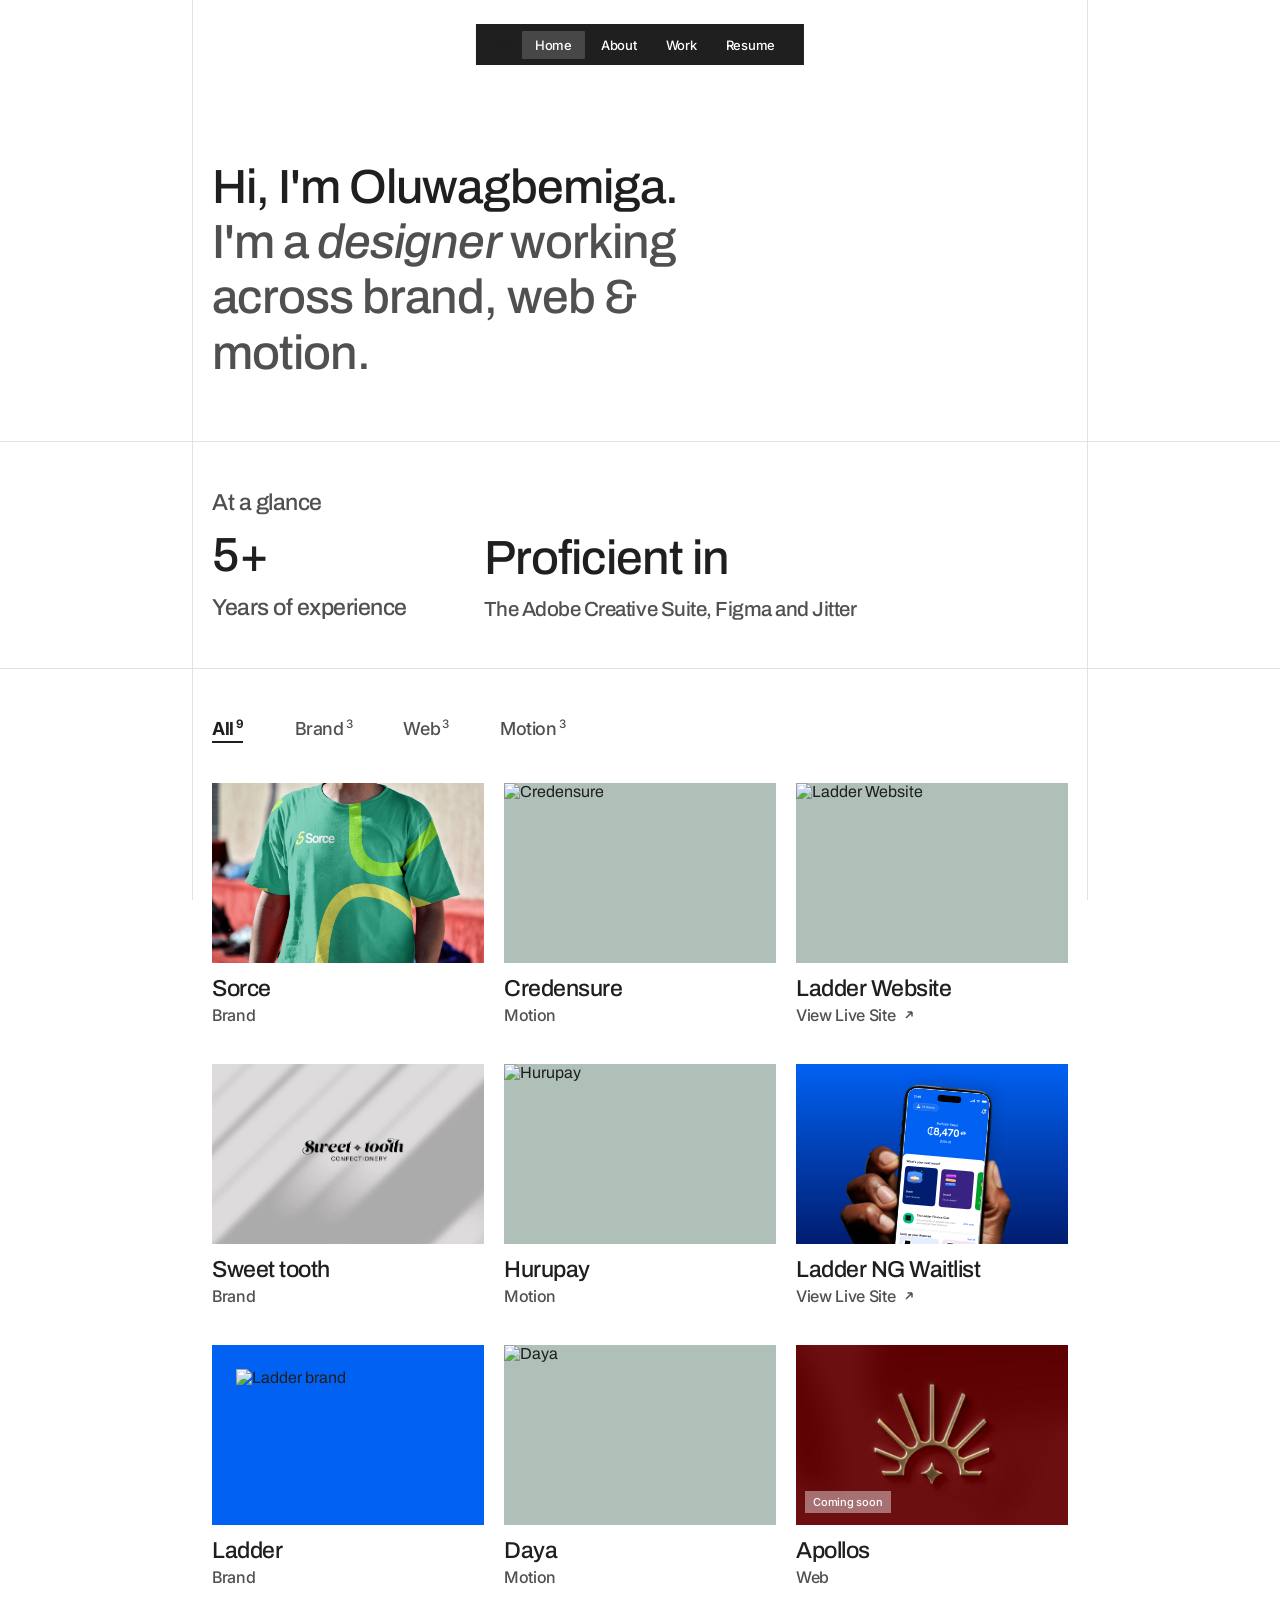
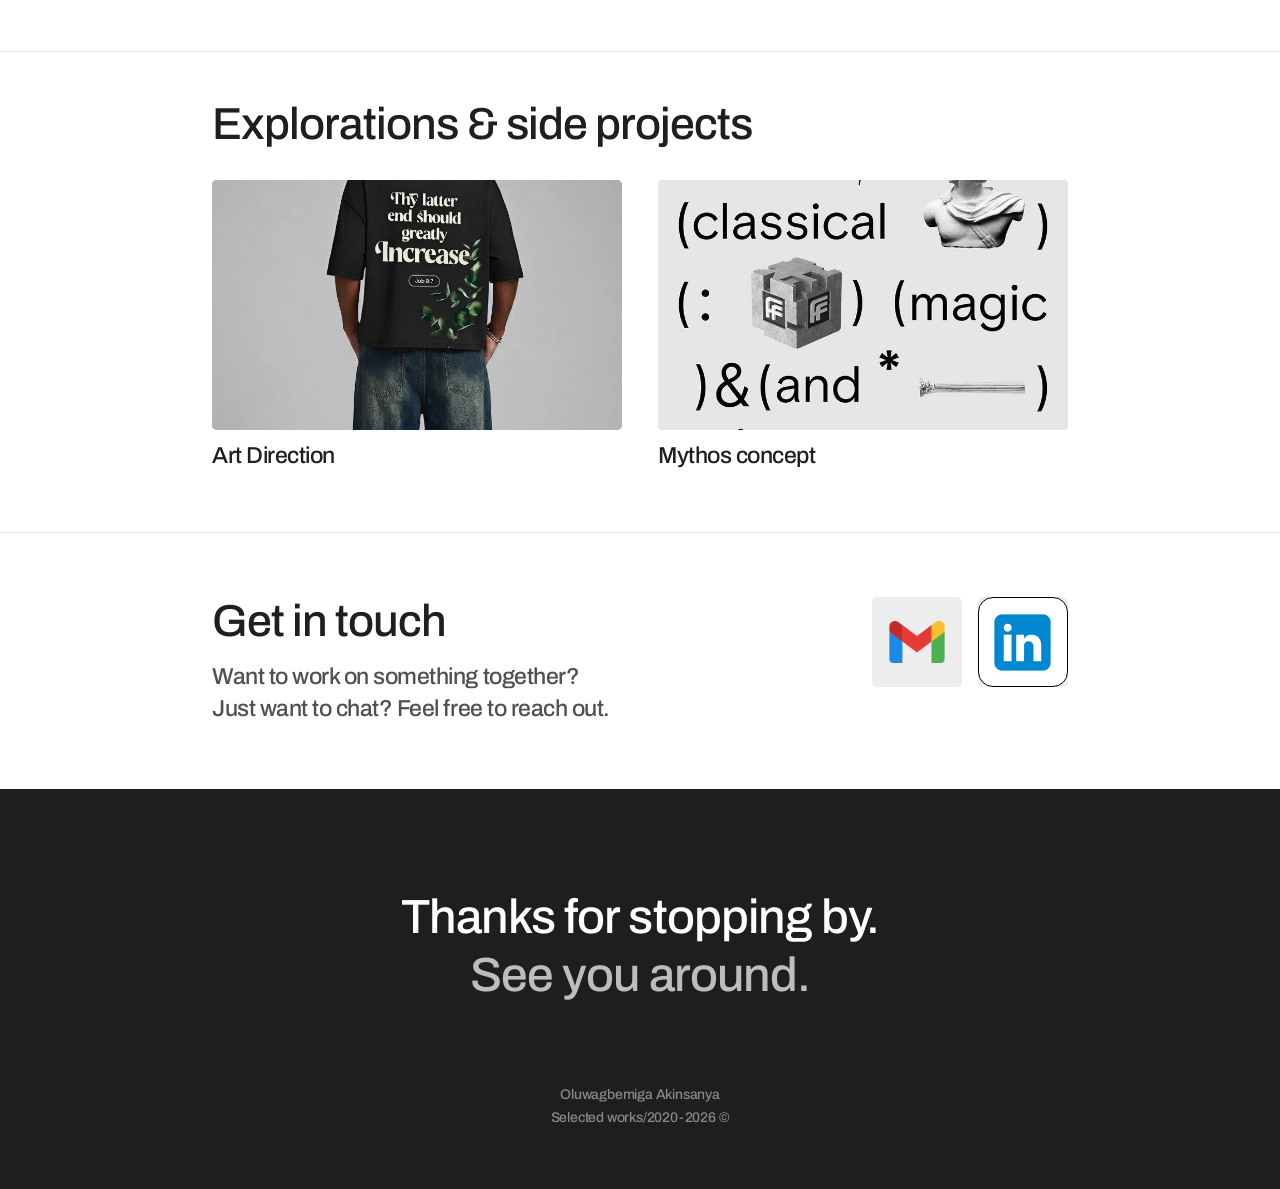
==== index.html @ 6aa6aa87 "Push latest updates: social icons, SVG assets, hero wrap fix, and layout refinements" ====
<!DOCTYPE html>
<html lang="en">
<head>
  <meta charset="UTF-8">
  <meta name="viewport" content="width=device-width, initial-scale=1">
  <title>Oluwagbemiga — Designer</title>
  <link rel="preconnect" href="https://fonts.googleapis.com">
  <link rel="preconnect" href="https://fonts.gstatic.com" crossorigin>
  <link href="https://fonts.googleapis.com/css2?family=Archivo:ital,wdth,wght@0,75..125,100..900;1,75..125,100..900&family=Inter:wght@400;500;700&display=swap" rel="stylesheet">
  <link rel="stylesheet" href="styles.css">
</head>
<body>
<div class="grid-line-v" aria-hidden="true"></div>

<!-- ── Navigation ── -->
<nav class="site-nav" id="site-nav">
  <span class="nav-brand">OA</span>
  <div class="nav-links" id="nav-links">
    <a href="index.html"  class="nav-link active">Home</a>
    <a href="about.html"  class="nav-link">About</a>
    <a href="work.html"   class="nav-link">Work</a>
    <a href="#" class="nav-link">Resume</a>
  </div>
  <button class="nav-hamburger" id="hamburger" aria-label="Open menu" aria-expanded="false">
    <span></span><span></span><span></span>
  </button>
</nav>

<!-- Mobile drawer -->
<div class="nav-drawer" id="nav-drawer" role="dialog" aria-modal="true" aria-label="Navigation">
  <a href="index.html"  class="nav-link active">Home</a>
  <a href="about.html"  class="nav-link">About</a>
  <a href="work.html"   class="nav-link">Work</a>
  <a href="#" class="nav-link">Resume</a>
</div>

<!-- ── Hero ── -->
<section id="home">
  <div class="page-wrap">
    <p class="hero-name">Hi, I'm Oluwagbemiga.</p>
    <p class="hero-desc">I'm a <em>designer</em> working<br class="hero-break">across brand, web &amp; motion.</p>
  </div>
</section>

<div class="divider"></div>

<!-- ── Stats ── -->
<section id="about-strip">
  <div class="page-wrap">
    <div class="stats">
      <div class="stat-block">
        <span class="stat-label">At a glance</span>
        <span class="stat-number">5+</span>
        <span class="stat-sub">Years of experience</span>
      </div>
      <div class="stat-block">
        <span class="stat-proficient-title">Proficient in</span>
        <span class="stat-proficient-tools">The Adobe Creative Suite, Figma and Jitter</span>
      </div>
    </div>
  </div>
</section>

<div class="divider"></div>

<!-- ── Work ── -->
<section id="work">
  <div class="page-wrap">

    <!-- Filter tabs -->
    <div class="filter-tabs" role="tablist" aria-label="Filter projects by category">
      <button class="filter-tab active" data-filter="all"    role="tab" aria-selected="true">
        <span class="filter-tab-label">All<sup>9</sup></span>
      </button>
      <button class="filter-tab" data-filter="brand"  role="tab" aria-selected="false">
        <span class="filter-tab-label">Brand<sup>3</sup></span>
      </button>
      <button class="filter-tab" data-filter="web"    role="tab" aria-selected="false">
        <span class="filter-tab-label">Web<sup>3</sup></span>
      </button>
      <button class="filter-tab" data-filter="motion" role="tab" aria-selected="false">
        <span class="filter-tab-label">Motion<sup>3</sup></span>
      </button>
    </div>

    <!-- Project grid -->
    <div class="project-grid" id="project-grid">

      <!-- Sorce -->
      <article class="project-card" data-category="brand">
        <a href="sorce.html" aria-label="Sorce — View project">
          <div class="project-thumb">
            <img src="images/site/sorce-thumb.png" alt="Sorce brand project" loading="lazy">
          </div>
        </a>
        <div class="project-info">
          <a href="sorce.html" class="project-name">Sorce</a>
          <span class="project-type">Brand</span>
        </div>
      </article>

      <!-- Credensure -->
      <article class="project-card" data-category="motion">
        <a href="credensure.html" aria-label="Credensure — View project">
          <div class="project-thumb">
            <img src="images/credensure/shot-1.png" alt="Credensure" loading="lazy">
          </div>
        </a>
        <div class="project-info">
          <a href="credensure.html" class="project-name">Credensure</a>
          <span class="project-type">Motion</span>
        </div>
      </article>

      <!-- Ladder Website -->
      <article class="project-card" data-category="web">
        <a href="https://www.ladder.africa/ng" target="_blank" rel="noopener" aria-label="Ladder Website — View Live Site">
          <div class="project-thumb">
            <img src="images/site/ladder-website.svg" alt="Ladder Website" loading="lazy">
          </div>
        </a>
        <div class="project-info">
          <span class="project-name">Ladder Website</span>
          <a href="https://www.ladder.africa/ng" target="_blank" rel="noopener" class="project-link-cta">
            View Live Site
            <svg viewBox="0 0 10 10" fill="none" stroke="currentColor" stroke-width="1.5" aria-hidden="true"><path d="M2 8L8 2M8 2H3.5M8 2V6.5"/></svg>
          </a>
        </div>
      </article>

      <!-- Sweet tooth -->
      <article class="project-card" data-category="brand">
        <a href="sweet-tooth.html" aria-label="Sweet tooth — View project">
          <div class="project-thumb">
            <img src="images/site/sweet-tooth-thumb.png" alt="Sweet tooth brand project" loading="lazy">
          </div>
        </a>
        <div class="project-info">
          <a href="sweet-tooth.html" class="project-name">Sweet tooth</a>
          <span class="project-type">Brand</span>
        </div>
      </article>

      <!-- Hurupay -->
      <article class="project-card" data-category="motion">
        <a href="hurupay.html" aria-label="Hurupay — View project">
          <div class="project-thumb">
            <img src="images/hurupay/shot-1.png" alt="Hurupay" loading="lazy">
          </div>
        </a>
        <div class="project-info">
          <a href="hurupay.html" class="project-name">Hurupay</a>
          <span class="project-type">Motion</span>
        </div>
      </article>

      <!-- Ladder NG Waitlist -->
      <article class="project-card" data-category="web">
        <div class="project-thumb thumb-ladder-ng">
          <img src="images/site/ladder-ng.svg" alt="Ladder NG Waitlist" loading="lazy" style="object-position:20% center">
        </div>
        <div class="project-info">
          <span class="project-name">Ladder NG Waitlist</span>
          <a href="https://ladder.africa/ng" target="_blank" rel="noopener" class="project-link-cta">
            View Live Site
            <svg viewBox="0 0 10 10" fill="none" stroke="currentColor" stroke-width="1.5" aria-hidden="true"><path d="M2 8L8 2M8 2H3.5M8 2V6.5"/></svg>
          </a>
        </div>
      </article>

      <!-- Ladder Brand -->
      <article class="project-card" data-category="brand">
        <a href="ladder.html" aria-label="Ladder — View project">
          <div class="project-thumb thumb-ladder-brand">
            <img src="images/ladder/logo.png" alt="Ladder brand" loading="lazy" style="object-fit:contain;padding:24px">
          </div>
        </a>
        <div class="project-info">
          <a href="ladder.html" class="project-name">Ladder</a>
          <span class="project-type">Brand</span>
        </div>
      </article>

      <!-- Daya -->
      <article class="project-card" data-category="motion">
        <a href="daya.html" aria-label="Daya — View project">
          <div class="project-thumb">
            <img src="images/daya/shot-1.png" alt="Daya" loading="lazy">
          </div>
        </a>
        <div class="project-info">
          <a href="daya.html" class="project-name">Daya</a>
          <span class="project-type">Motion</span>
        </div>
      </article>

      <!-- Apollos -->
      <article class="project-card" data-category="web">
        <div class="project-thumb" style="position:relative;">
          <img src="images/site/apollos-thumb.png" alt="Apollos website" loading="lazy">
          <span class="coming-soon-badge">Coming soon</span>
        </div>
        <div class="project-info">
          <span class="project-name">Apollos</span>
          <span class="project-type">Web</span>
        </div>
      </article>

    </div><!-- /project-grid -->
  </div>
</section>

<div class="divider"></div>

<!-- ── Explorations ── -->
<section id="explorations">
  <div class="page-wrap">
    <h2 class="section-heading">Explorations &amp; side projects</h2>
    <div class="exploration-grid">
      <article class="exploration-card">
        <div class="exploration-thumb">
          <img src="images/site/art-direction-thumb.png" alt="Art Direction exploration" loading="lazy">
        </div>
        <span class="exploration-name">Art Direction</span>
      </article>
      <article class="exploration-card">
        <div class="exploration-thumb">
          <img src="images/site/mythos-thumb.png" alt="Mythos concept" loading="lazy">
        </div>
        <span class="exploration-name">Mythos concept</span>
      </article>
    </div>
  </div>
</section>

<div class="divider"></div>

<!-- ── Contact ── -->
<section id="contact">
  <div class="page-wrap">
    <div class="contact-inner">
      <div class="contact-text">
        <h2 class="contact-title">Get in touch</h2>
        <p class="contact-sub">
          Want to work on something together?<br>
          Just want to chat? Feel free to reach out.
        </p>
      </div>
      <div class="contact-avatars">
        <div class="contact-avatar">
          <a href="mailto:kingoluwagbemiga@gmail.com" target="_blank" rel="noopener" class="social-icon" aria-label="Gmail">
            <img src="images/site/gmail.svg" alt="Gmail">
          </a>
        </div>
        <div class="contact-avatar rounded">
          <a href="https://www.linkedin.com/in/oluwagbemiga-akinsanya-471084200" target="_blank" rel="noopener" class="social-icon" aria-label="LinkedIn">
            <img src="images/site/linkedin.svg" alt="LinkedIn">
          </a>
        </div>
      </div>
    </div>
  </div>
</section>

<!-- ── Footer ── -->
<footer class="site-footer">
  <div class="footer-heading">
    <span class="line1">Thanks for stopping by.</span>
    <span class="line2">See you around.</span>
  </div>
  <p class="footer-copy">
    Oluwagbemiga Akinsanya<br>
    Selected works/2020-2026 ©
  </p>
</footer>

<script src="main.js"></script>
</body>
</html>
---- styles.css ----
/* ═══════════════════════════════════════════════
   GBEMIGA PORTFOLIO — SHARED STYLES
   ═══════════════════════════════════════════════ */

/* ── Reset ── */
*, *::before, *::after { box-sizing: border-box; margin: 0; padding: 0; }
html { scroll-behavior: smooth; }

/* ── Tokens ── */
:root {
  --black:   #1f1f1f;
  --gray:    #505050;
  --light:   #ededed;
  --sage:    #aec0b7;
  --white:   #ffffff;
  --dark:    #1e1e1e;
  --divider: #e2e2e2;
  --blue:    #0161f3;

  --font-main: 'Archivo', sans-serif;
  --font-ui:   'Inter', sans-serif;

  /* content column: mirrors Figma 272px gutter on 1440px canvas */
  --col-pad: max(24px, calc((100% - 896px) / 2));
  --max-content: 896px;
}

/* ── Base ── */
body {
  font-family: var(--font-main);
  background: var(--white);
  color: var(--black);
  -webkit-font-smoothing: antialiased;
}

a { color: inherit; text-decoration: none; }
img { display: block; max-width: 100%; }
button { cursor: pointer; border: none; background: none; font: inherit; }

/* ── Grid line ── */
.grid-line-v {
  position: fixed;
  top: 0;
  left: 50%;
  transform: translateX(-50%);
  width: 100%;
  max-width: 896px;
  height: 100vh;
  border-left: 1px solid var(--divider);
  border-right: 1px solid var(--divider);
  background: transparent;
  pointer-events: none;
  z-index: 1;
}

/* ═══════════════════════════════════════════════
   NAVIGATION
   ═══════════════════════════════════════════════ */
.site-nav {
  position: fixed;
  top: 24px;
  left: 50%;
  transform: translateX(-50%);
  z-index: 100;
  background: var(--black);
  display: flex;
  align-items: center;
  gap: 6px;
  padding: 12px 16px;
  white-space: nowrap;
  transition: top .3s;
}

.nav-link {
  font-family: var(--font-ui);
  font-weight: 500;
  font-size: 13px;
  color: var(--white);
  letter-spacing: -.26px;
  padding: 6px 13px;
  border-radius: 1px;
  transition: background .15s;
}
.nav-link:hover        { background: #2e2e2e; }
.nav-link.active       { background: #474747; }

/* hamburger (hidden on desktop) */
.nav-hamburger {
  display: none;
  flex-direction: column;
  gap: 5px;
  padding: 6px;
  cursor: pointer;
}
.nav-hamburger span {
  display: block;
  width: 22px;
  height: 2px;
  background: var(--white);
  border-radius: 2px;
  transition: transform .25s, opacity .25s;
}

/* mobile nav drawer */
.nav-drawer {
  display: none;
  position: fixed;
  inset: 0;
  background: var(--black);
  z-index: 99;
  flex-direction: column;
  align-items: center;
  justify-content: center;
  gap: 32px;
}
.nav-drawer.open { display: flex; }
.nav-drawer .nav-link {
  font-size: 28px;
  font-family: var(--font-main);
  font-weight: 500;
  letter-spacing: -.5px;
}

/* ═══════════════════════════════════════════════
   PAGE LAYOUT HELPERS
   ═══════════════════════════════════════════════ */
.page-wrap {
  padding: 0 calc(var(--col-pad) + 20px);
  max-width: calc(var(--max-content) + 2 * var(--col-pad));
  margin: 0 auto;
}

.divider {
  width: 100%;
  height: 1px;
  background: var(--divider);
  margin: 0;
}

/* ═══════════════════════════════════════════════
   HERO
   ═══════════════════════════════════════════════ */
#home {
  padding-top: 160px;
  padding-bottom: 60px;
}
.hero-name {
  font-weight: 500;
  font-size: clamp(32px, 4vw, 48px);
  color: var(--black);
  letter-spacing: -.96px;
  line-height: 1.15;
  font-variation-settings: 'wdth' 100;
}
.hero-desc {
  font-weight: 500;
  font-size: clamp(32px, 4vw, 48px);
  color: var(--gray);
  letter-spacing: -.96px;
  line-height: 1.15;
  font-variation-settings: 'wdth' 100;
  max-width: 560px;
}
.hero-desc em { font-style: italic; }
.hero-break { display: none; }
@media (min-width: 769px) {
  .hero-break { display: block; }
}

/* ═══════════════════════════════════════════════
   STATS BAR
   ═══════════════════════════════════════════════ */
#about-strip {
  padding: 48px 0;
}
.stats {
  display: flex;
  align-items: flex-end;
  gap: clamp(32px, 6vw, 88px);
  flex-wrap: wrap;
}
.stat-block {
  display: flex;
  flex-direction: column;
  gap: 14px;
}
.stat-label, .stat-sub {
  font-weight: 500;
  font-size: clamp(16px, 1.8vw, 24px);
  color: var(--gray);
  letter-spacing: -.48px;
  font-variation-settings: 'wdth' 100;
}
.stat-number, .stat-proficient-title {
  font-weight: 500;
  font-size: clamp(32px, 4vw, 48px);
  color: var(--black);
  letter-spacing: -.96px;
  font-variation-settings: 'wdth' 100;
}
.stat-proficient-tools {
  font-weight: 500;
  font-size: clamp(14px, 1.6vw, 24px);
  color: var(--gray);
  letter-spacing: -.48px;
  font-variation-settings: 'wdth' 100;
}

/* ═══════════════════════════════════════════════
   WORK SECTION
   ═══════════════════════════════════════════════ */
#work { padding: 48px 0 64px; }

.section-heading {
  font-weight: 500;
  font-size: clamp(28px, 3.5vw, 48px);
  color: var(--black);
  letter-spacing: -.96px;
  margin-bottom: 32px;
  font-variation-settings: 'wdth' 100;
}

/* Filter tabs */
.filter-tabs {
  display: flex;
  align-items: center;
  gap: clamp(24px, 4vw, 60px);
  margin-bottom: 40px;
  flex-wrap: wrap;
}
.filter-tab {
  position: relative;
  cursor: pointer;
  padding-bottom: 4px;
}
.filter-tab-label {
  font-family: var(--font-ui);
  font-size: clamp(16px, 1.4vw, 20px);
  font-weight: 500;
  color: var(--gray);
  letter-spacing: -.4px;
  transition: color .15s;
}
.filter-tab-label sup {
  font-size: .65em;
  vertical-align: super;
  margin-left: 2px;
}
.filter-tab.active .filter-tab-label { font-weight: 700; color: var(--black); }
.filter-tab::after {
  content: '';
  position: absolute;
  bottom: 0; left: 0;
  width: 0; height: 2px;
  background: var(--black);
  transition: width .2s;
}
.filter-tab.active::after { width: 100%; }

/* Project grid */
.project-grid {
  display: grid;
  grid-template-columns: repeat(3, 1fr);
  gap: 39px 20px;
}
.project-card {
  display: flex;
  flex-direction: column;
  gap: 13px;
  cursor: pointer;
}
.project-card[data-hidden="true"] { display: none; }

.project-thumb {
  background: var(--sage);
  aspect-ratio: 272 / 180;
  overflow: hidden;
  position: relative;
}
.project-thumb img {
  position: absolute;
  inset: 0;
  width: 100%;
  height: 100%;
  object-fit: cover;
  pointer-events: none;
  transition: transform .3s ease;
}
.project-card:hover .project-thumb img { transform: scale(1.04); }

.project-info { display: flex; flex-direction: column; gap: 4px; }
.project-name {
  font-weight: 500;
  font-size: clamp(18px, 1.8vw, 24px);
  color: var(--black);
  letter-spacing: -.48px;
  font-variation-settings: 'wdth' 100;
}
.project-type {
  font-family: var(--font-ui);
  font-weight: 500;
  font-size: 16px;
  color: var(--gray);
  letter-spacing: -.32px;
}
.project-link-cta {
  font-family: var(--font-ui);
  font-weight: 500;
  font-size: 16px;
  color: var(--gray);
  letter-spacing: -.32px;
  display: flex;
  align-items: center;
  gap: 8px;
  transition: color .15s;
}
.project-card:hover .project-link-cta { color: var(--black); }
.project-link-cta svg {
  width: 10px;
  height: 10px;
  flex-shrink: 0;
  transition: transform .2s;
}
.project-card:hover .project-link-cta svg { transform: translate(2px, -2px); }

/* thumb variants */
.thumb-ladder-ng { background: linear-gradient(180deg, #0161f3, #011d70); }
.thumb-ladder-brand { background: #0161f3; }

.coming-soon-badge {
  position: absolute;
  bottom: 12px; left: 9px;
  background: rgba(255,255,255,.41);
  backdrop-filter: blur(4px);
  padding: 4px 8px;
  font-family: var(--font-ui);
  font-weight: 500;
  font-size: 11px;
  color: var(--white);
  letter-spacing: -.22px;
}

/* ═══════════════════════════════════════════════
   EXPLORATIONS
   ═══════════════════════════════════════════════ */
#explorations { padding: 48px 0 64px; }
.exploration-grid {
  display: grid;
  grid-template-columns: repeat(2, 1fr);
  gap: 36px;
  margin-top: 32px;
}
.exploration-card { display: flex; flex-direction: column; gap: 13px; cursor: pointer; }
.exploration-thumb {
  background: var(--sage);
  aspect-ratio: 410 / 250;
  overflow: hidden;
  position: relative;
  border-radius: 5px;
}
.exploration-thumb img {
  position: absolute;
  inset: 0;
  width: 100%;
  height: 100%;
  object-fit: cover;
  transition: transform .3s ease;
}
.exploration-card:hover .exploration-thumb img { transform: scale(1.04); }
.exploration-name {
  font-weight: 500;
  font-size: clamp(18px, 1.8vw, 24px);
  color: var(--black);
  letter-spacing: -.48px;
  font-variation-settings: 'wdth' 100;
}

/* ═══════════════════════════════════════════════
   CONTACT
   ═══════════════════════════════════════════════ */
#contact { padding: 64px 0; }
.contact-inner {
  display: flex;
  align-items: flex-start;
  justify-content: space-between;
  gap: 40px;
  flex-wrap: wrap;
}
.contact-text { flex: 1 1 320px; display: flex; flex-direction: column; gap: 16px; }
.contact-title {
  font-weight: 500;
  font-size: clamp(28px, 3.5vw, 48px);
  color: var(--black);
  letter-spacing: -.96px;
  font-variation-settings: 'wdth' 100;
}
.contact-sub {
  font-weight: 500;
  font-size: clamp(16px, 1.8vw, 24px);
  color: var(--gray);
  letter-spacing: -.48px;
  line-height: 1.4;
  font-variation-settings: 'wdth' 100;
}
.contact-links { display: flex; gap: 16px; margin-top: 16px; align-items: center; }
.social-icon {
  display: block;
  position: relative;
  width: 100%;
  height: 100%;
  transition: transform .2s ease-out;
  backface-visibility: hidden;
  -webkit-font-smoothing: antialiased;
}
.social-icon:hover { transform: scale(1.05) translateZ(0); }
.social-icon img {
  width: 100%;
  height: 100%;
  display: block;
  object-fit: contain;
}

.contact-avatars { display: flex; gap: 16px; align-items: center; flex-shrink: 0; }
.contact-avatar {
  width: 90px; height: 90px;
  border-radius: 5px;
  overflow: hidden;
  background: var(--light);
  position: relative;
}
.contact-avatar img {
  position: absolute;
  inset: 0;
  width: 100%;
  height: 100%;
  object-fit: cover;
}
.contact-avatar.rounded img { border-radius: 9px; }

/* ═══════════════════════════════════════════════
   FOOTER
   ═══════════════════════════════════════════════ */
.site-footer {
  background: var(--dark);
  padding: 100px calc(var(--col-pad) + 20px) 60px;
  text-align: center;
  position: relative;
  z-index: 2;
}
.footer-heading {
  font-weight: 500;
  font-size: clamp(28px, 4vw, 48px);
  letter-spacing: -.96px;
  font-variation-settings: 'wdth' 100;
  line-height: 1.2;
  margin-bottom: 80px;
}
.footer-heading .line1 { color: var(--white); display: block; }
.footer-heading .line2 { color: #bdbdbd;     display: block; }
.footer-copy {
  font-weight: 500;
  font-size: 14px;
  color: #888;
  letter-spacing: -.2px;
  line-height: 1.6;
  font-variation-settings: 'wdth' 100;
}

/* ═══════════════════════════════════════════════
   ABOUT PAGE
   ═══════════════════════════════════════════════ */
.about-section-1, .about-section-2, .about-section-3, .about-section-4, .about-section-5 {
  padding: 64px 0;
}

.about-emoji-heading {
  font-weight: 500;
  font-size: 20px;
  color: var(--black);
  letter-spacing: -.4px;
  margin-bottom: 12px;
  font-variation-settings: 'wdth' 100;
}

.about-large-text {
  font-weight: 500;
  font-size: clamp(22px, 2.5vw, 30px);
  color: var(--gray);
  letter-spacing: -.6px;
  line-height: 1.3;
  font-variation-settings: 'wdth' 100;
}

.about-centered {
  text-align: center;
  max-width: 430px;
  margin: 0 auto;
}

/* Section 1: Intro with portrait */
.about-intro {
  display: grid;
  grid-template-columns: 1fr 1fr;
  gap: 64px;
  align-items: start;
}
.about-text-col {
  max-width: 430px;
}
.about-photo-col {
  display: flex;
  justify-content: flex-end;
  padding-top: 40px;
}
.about-portrait {
  width: 228px;
  height: auto;
  transform: rotate(8.8deg);
  box-shadow: -10px 14px 44px rgba(0,0,0,0.1);
}

/* Section 2: Scattered images */
.about-grid-2col {
  display: grid;
  grid-template-columns: 1fr 1fr;
  gap: 64px;
  align-items: center;
}
.about-images-scattered {
  position: relative;
  height: 260px;
}
.scattered-img {
  position: absolute;
  width: 100px;
  height: 100px;
  object-fit: cover;
}
.scattered-img-1 { top: 30px; left: 0; transform: rotate(-10.75deg); }
.scattered-img-2 { top: 0; left: 132px; }
.scattered-img-3 { top: 116px; left: 164px; transform: rotate(-10.75deg); }
.scattered-img-4 { top: 144px; left: 41px; transform: rotate(7.67deg); }
.scattered-img-5 { top: 39px; left: 272px; transform: rotate(-0.14deg); }

.about-text-col-right {
  max-width: 383px;
  margin-left: auto;
}

/* Section 3: Photos group */
.about-photos-group {
  display: grid;
  grid-template-columns: repeat(2, 150px);
  gap: 16px;
  justify-content: flex-end;
}
.about-photo-1, .about-photo-2, .about-photo-3, .about-photo-4 {
  width: 150px;
  height: 150px;
  object-fit: cover;
  box-shadow: 0 4px 4px rgba(0,0,0,0.25);
}
.about-photo-1 { transform: rotate(-7.72deg); }
.about-photo-4 { transform: rotate(-12.44deg); }

/* Section 4: Tools grid */
.about-tools-grid {
  display: grid;
  grid-template-columns: repeat(3, 104px);
  gap: 20px;
}
.about-tool-icon {
  width: 104px;
  height: 104px;
  background: var(--white);
  border-radius: 5px;
  display: flex;
  align-items: center;
  justify-content: center;
  box-shadow: -4px 4px 4px rgba(0,0,0,0.1);
}
.about-tool-icon img {
  max-width: 80%;
  max-height: 80%;
  object-fit: contain;
}

/* Skills / tools */
.tools-grid {
  display: grid;
  grid-template-columns: repeat(auto-fill, minmax(140px, 1fr));
  gap: 16px;
  margin-top: 32px;
}
.tool-chip {
  border: 1px solid var(--divider);
  border-radius: 4px;
  padding: 14px 16px;
  font-family: var(--font-ui);
  font-weight: 500;
  font-size: 14px;
  color: var(--black);
  letter-spacing: -.2px;
  text-align: center;
  transition: border-color .15s, background .15s;
}
.tool-chip:hover { border-color: var(--black); background: #fafafa; }

/* Services list */
.services-list { margin-top: 32px; display: flex; flex-direction: column; gap: 0; }
.service-item {
  display: flex;
  align-items: center;
  gap: 16px;
  padding: 20px 0;
  border-bottom: 1px solid var(--divider);
  font-weight: 500;
  font-size: clamp(18px, 1.8vw, 24px);
  color: var(--black);
  letter-spacing: -.48px;
  font-variation-settings: 'wdth' 100;
}
.service-num {
  font-family: var(--font-ui);
  font-size: 13px;
  color: var(--gray);
  min-width: 32px;
}

/* ═══════════════════════════════════════════════
   WORK PAGE
   ═══════════════════════════════════════════════ */
.work-hero { padding: 160px 0 48px; }
.work-hero h1 {
  font-weight: 500;
  font-size: clamp(36px, 5vw, 64px);
  letter-spacing: -1.2px;
  line-height: 1.1;
  font-variation-settings: 'wdth' 100;
}

/* ═══════════════════════════════════════════════
   RESUME PAGE (Project Showcase)
   ═══════════════════════════════════════════════ */
.project-header {
  padding: 160px 0 48px;
}
.project-breadcrumb {
  font-family: var(--font-ui);
  font-weight: 500;
  font-size: 20px;
  color: var(--black);
  letter-spacing: -.4px;
}
.breadcrumb-gray {
  color: var(--gray);
}

.project-showcase {
  padding: 48px 0;
}
.project-showcase-inner {
  max-width: 896px;
  margin: 0 auto;
  padding: 0;
  display: flex;
  flex-direction: column;
  gap: 31px;
}
.project-showcase-inner img {
  width: 100%;
  height: auto;
  display: block;
}

.project-overview {
  padding: 48px 0 0;
}
.project-overview .page-wrap {
  display: flex;
  flex-direction: column;
  gap: 16px;
}
.overview-title {
  font-weight: 700;
  font-size: clamp(20px, 2vw, 24px);
  color: var(--gray);
  letter-spacing: -.4px;
}
.overview-text {
  font-weight: 500;
  font-size: clamp(14px, 1.5vw, 16px);
  color: var(--black);
  letter-spacing: -.32px;
  line-height: 1.5;
  max-width: 896px;
}

.motion-grid {
  display: grid;
  grid-template-columns: repeat(2, 1fr);
  gap: 20px;
  max-width: calc(896px + 2 * var(--col-pad));
  margin: 0 auto;
  padding: 0 calc(var(--col-pad) + 20px);
}
.motion-grid img {
  width: 100%;
  height: auto;
  display: block;
}

/* ═══════════════════════════════════════════════
   RESPONSIVE — TABLET (≤ 1024px)
   ═══════════════════════════════════════════════ */
@media (max-width: 1024px) {
  :root { --col-pad: max(20px, 4vw); }

  .project-grid { grid-template-columns: repeat(2, 1fr); gap: 28px 16px; }
  .exploration-grid { gap: 24px; }
  .project-showcase-inner { gap: 31px; }
  .about-bio { gap: 40px; }
  .resume-layout { grid-template-columns: 1fr; gap: 48px; }
  .timeline-item { grid-template-columns: 90px 1fr; gap: 16px; }
}

/* ═══════════════════════════════════════════════
   RESPONSIVE — MOBILE (≤ 768px)
   ═══════════════════════════════════════════════ */
@media (max-width: 768px) {
  :root { --col-pad: 20px; }

  /* nav: hide link row, show hamburger */
  .site-nav { top: 16px; padding: 12px 16px; gap: 0; justify-content: space-between; width: calc(100% - 32px); }
  .nav-links  { display: none; }
  .nav-brand  { font-family: var(--font-ui); font-weight: 700; font-size: 14px; color: var(--white); letter-spacing: -.2px; }
  .nav-hamburger { display: flex; }

  /* hero */
  #home { padding-top: 120px; }

  /* stats: column on tiny screens */
  .stats { flex-direction: column; align-items: flex-start; gap: 32px; }

  /* grids: 1-col */
  .project-grid { grid-template-columns: 1fr; }
  .exploration-grid { grid-template-columns: 1fr; }
  .motion-grid { grid-template-columns: 1fr; }

  /* about sections: 1-col */
  .about-intro, .about-grid-2col { grid-template-columns: 1fr; gap: 32px; }
  .about-photo-col { justify-content: center; padding-top: 0; }
  .about-portrait { width: 180px; }
  .about-images-scattered { height: 200px; }
  .scattered-img { width: 80px; height: 80px; }
  .scattered-img-1 { top: 20px; left: 0; }
  .scattered-img-2 { top: 0; left: 100px; }
  .scattered-img-3 { top: 90px; left: 120px; }
  .scattered-img-4 { top: 110px; left: 30px; }
  .scattered-img-5 { top: 30px; left: 200px; }
  .about-text-col-right { margin-left: 0; max-width: 100%; }
  .about-photos-group { grid-template-columns: repeat(2, 120px); gap: 12px; justify-content: center; }
  .about-photo-1, .about-photo-2, .about-photo-3, .about-photo-4 { width: 120px; height: 120px; }
  .about-tools-grid { grid-template-columns: repeat(3, 80px); gap: 16px; justify-content: center; }
  .about-tool-icon { width: 80px; height: 80px; }

  /* contact */
  #contact { padding: 48px 0; }
  .contact-inner { flex-direction: column; align-items: flex-start; gap: 32px; }
  .contact-avatars { gap: 12px; }
  .contact-avatar { width: 64px; height: 64px; }

  /* resume timeline */
  .timeline-item { grid-template-columns: 1fr; gap: 8px; }
  .timeline-year { padding-top: 0; }
}

/* ═══════════════════════════════════════════════
   UTILITIES
   ═══════════════════════════════════════════════ */
.sr-only {
  position: absolute; width: 1px; height: 1px;
  padding: 0; margin: -1px; overflow: hidden;
  clip: rect(0,0,0,0); white-space: nowrap; border: 0;
}
.mt-8  { margin-top: 8px; }
.mt-16 { margin-top: 16px; }
.mt-32 { margin-top: 32px; }
.mt-48 { margin-top: 48px; }
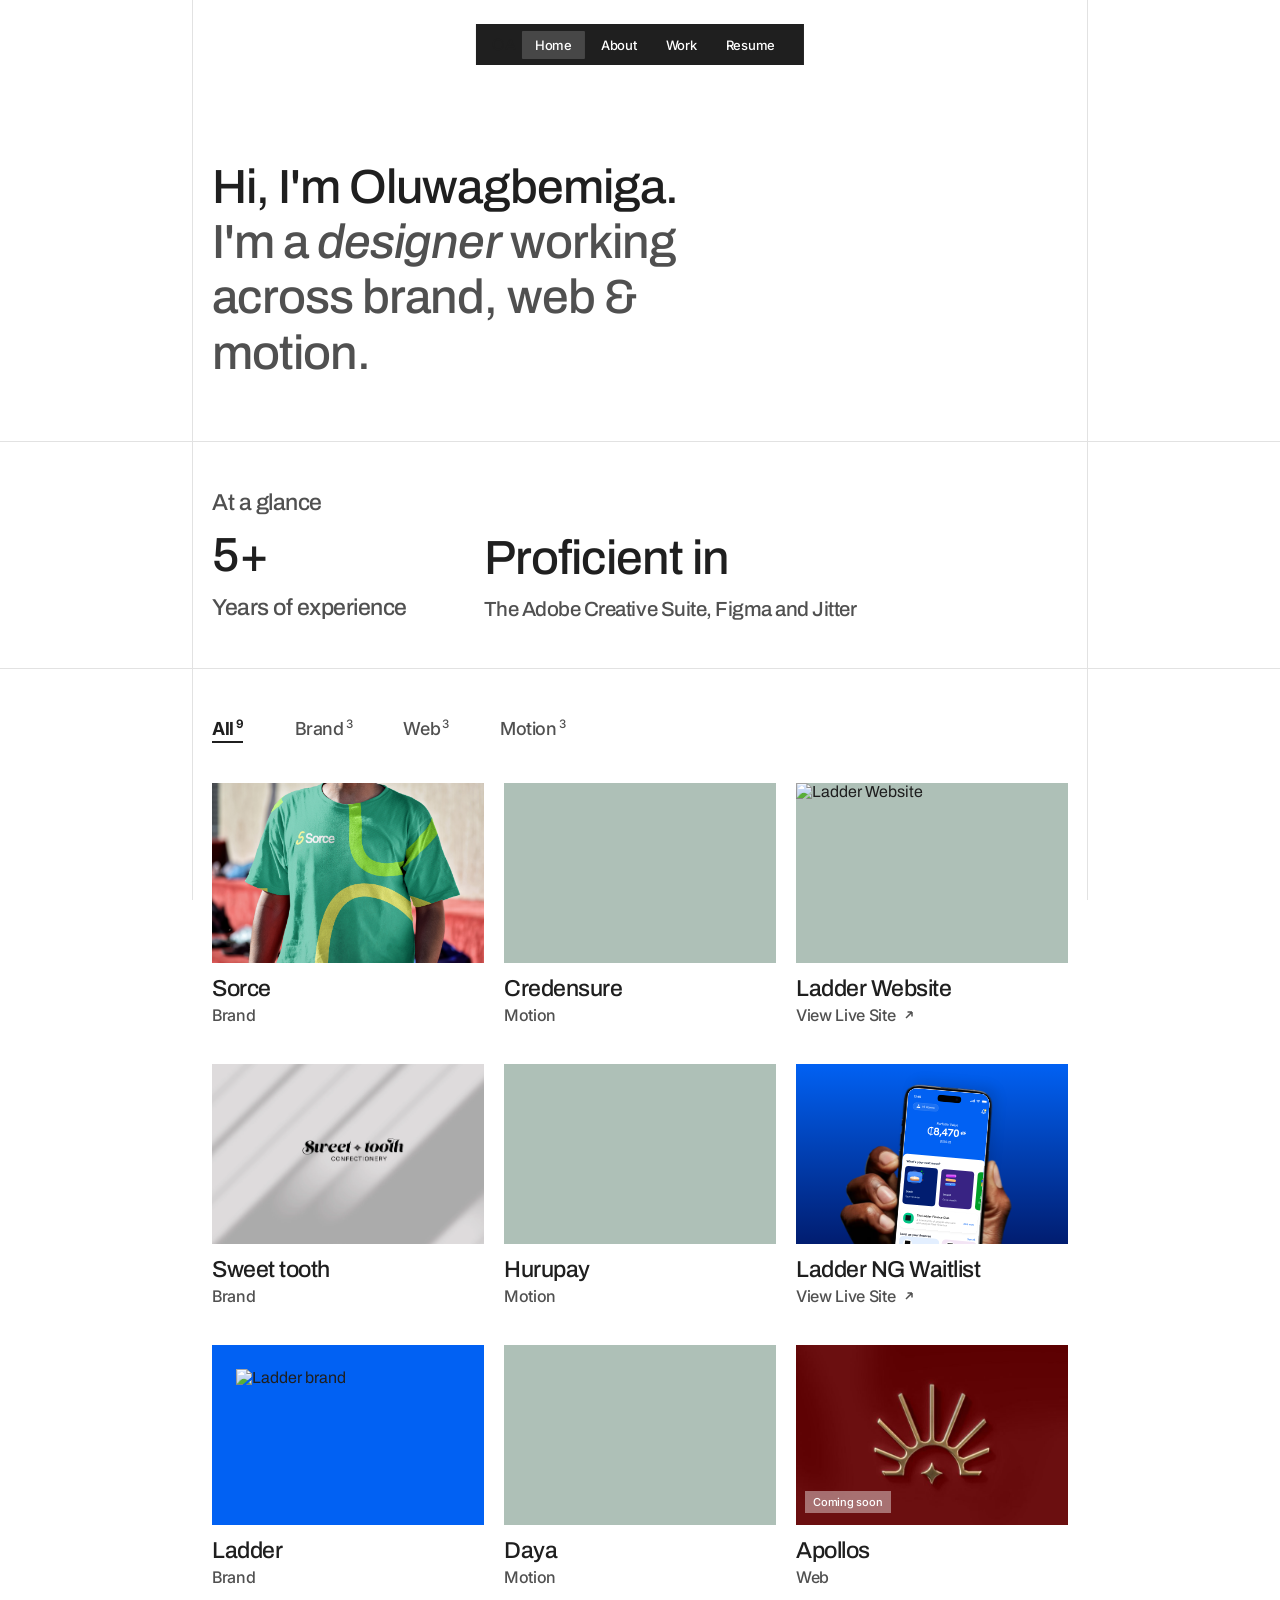
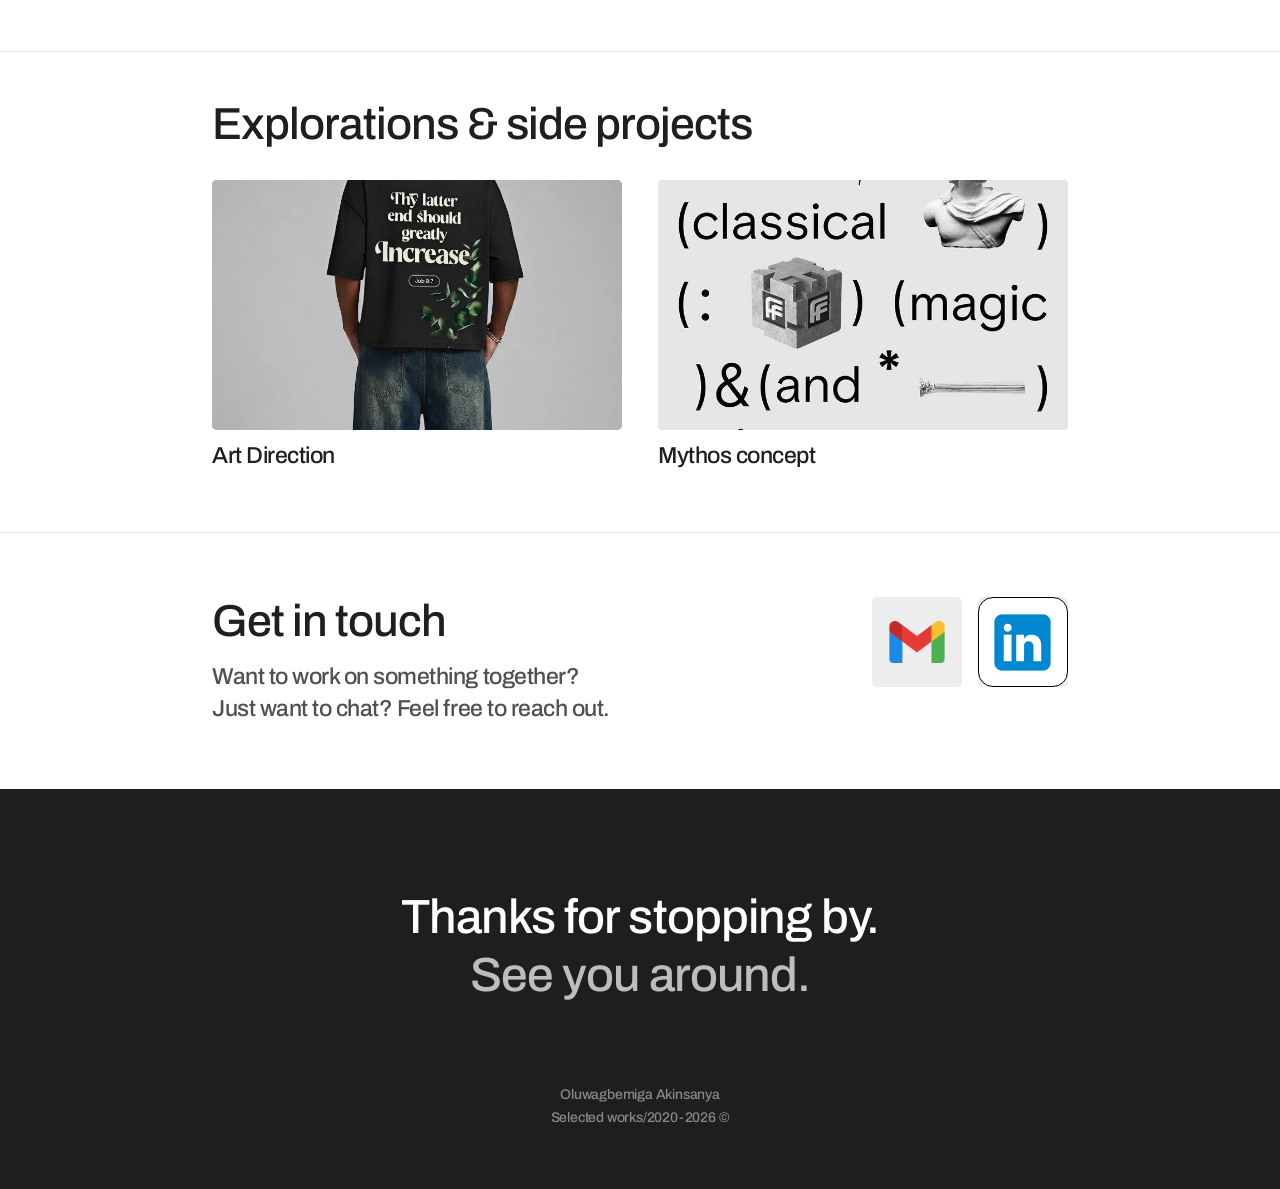
==== commit dfb4832a: "feat: add Lottie preview animations for Credensure, Daya, and Hurupay motion projects" ====
--- a/index.html
+++ b/index.html
@@ -8,6 +8,7 @@
   <link rel="preconnect" href="https://fonts.gstatic.com" crossorigin>
   <link href="https://fonts.googleapis.com/css2?family=Archivo:ital,wdth,wght@0,75..125,100..900;1,75..125,100..900&family=Inter:wght@400;500;700&display=swap" rel="stylesheet">
   <link rel="stylesheet" href="styles.css">
+  <script src="https://unpkg.com/@lottiefiles/lottie-player@latest/dist/lottie-player.js"></script>
 </head>
 <body>
 <div class="grid-line-v" aria-hidden="true"></div>
@@ -103,7 +104,7 @@
       <article class="project-card" data-category="motion">
         <a href="credensure.html" aria-label="Credensure — View project">
           <div class="project-thumb">
-            <img src="images/credensure/shot-1.png" alt="Credensure" loading="lazy">
+            <lottie-player src="lotties/credensure.json" background="transparent" speed="1" loop autoplay></lottie-player>
           </div>
         </a>
         <div class="project-info">
@@ -145,7 +146,7 @@
       <article class="project-card" data-category="motion">
         <a href="hurupay.html" aria-label="Hurupay — View project">
           <div class="project-thumb">
-            <img src="images/hurupay/shot-1.png" alt="Hurupay" loading="lazy">
+            <lottie-player src="lotties/hurupay.json" background="transparent" speed="1" loop autoplay></lottie-player>
           </div>
         </a>
         <div class="project-info">
@@ -185,7 +186,7 @@
       <article class="project-card" data-category="motion">
         <a href="daya.html" aria-label="Daya — View project">
           <div class="project-thumb">
-            <img src="images/daya/shot-1.png" alt="Daya" loading="lazy">
+            <lottie-player src="lotties/daya.json" background="transparent" speed="1" loop autoplay></lottie-player>
           </div>
         </a>
         <div class="project-info">
--- a/styles.css
+++ b/styles.css
@@ -707,6 +707,30 @@
 .motion-grid img {
   width: 100%;
   height: auto;
+  display: block;
+}
+
+/* ═══════════════════════════════════════════════
+   LOTTIE PREVIEW PLAYERS
+   ═══════════════════════════════════════════════ */
+.lottie-preview-hero {
+  max-width: calc(896px + 2 * var(--col-pad));
+  margin: 0 auto 31px;
+  padding: 0 calc(var(--col-pad) + 20px);
+  width: 100%;
+}
+.lottie-preview-hero lottie-player {
+  width: 100%;
+  height: auto;
+  display: block;
+  border-radius: 4px;
+  overflow: hidden;
+}
+
+.project-thumb lottie-player {
+  width: 100%;
+  height: 100%;
+  object-fit: cover;
   display: block;
 }
 
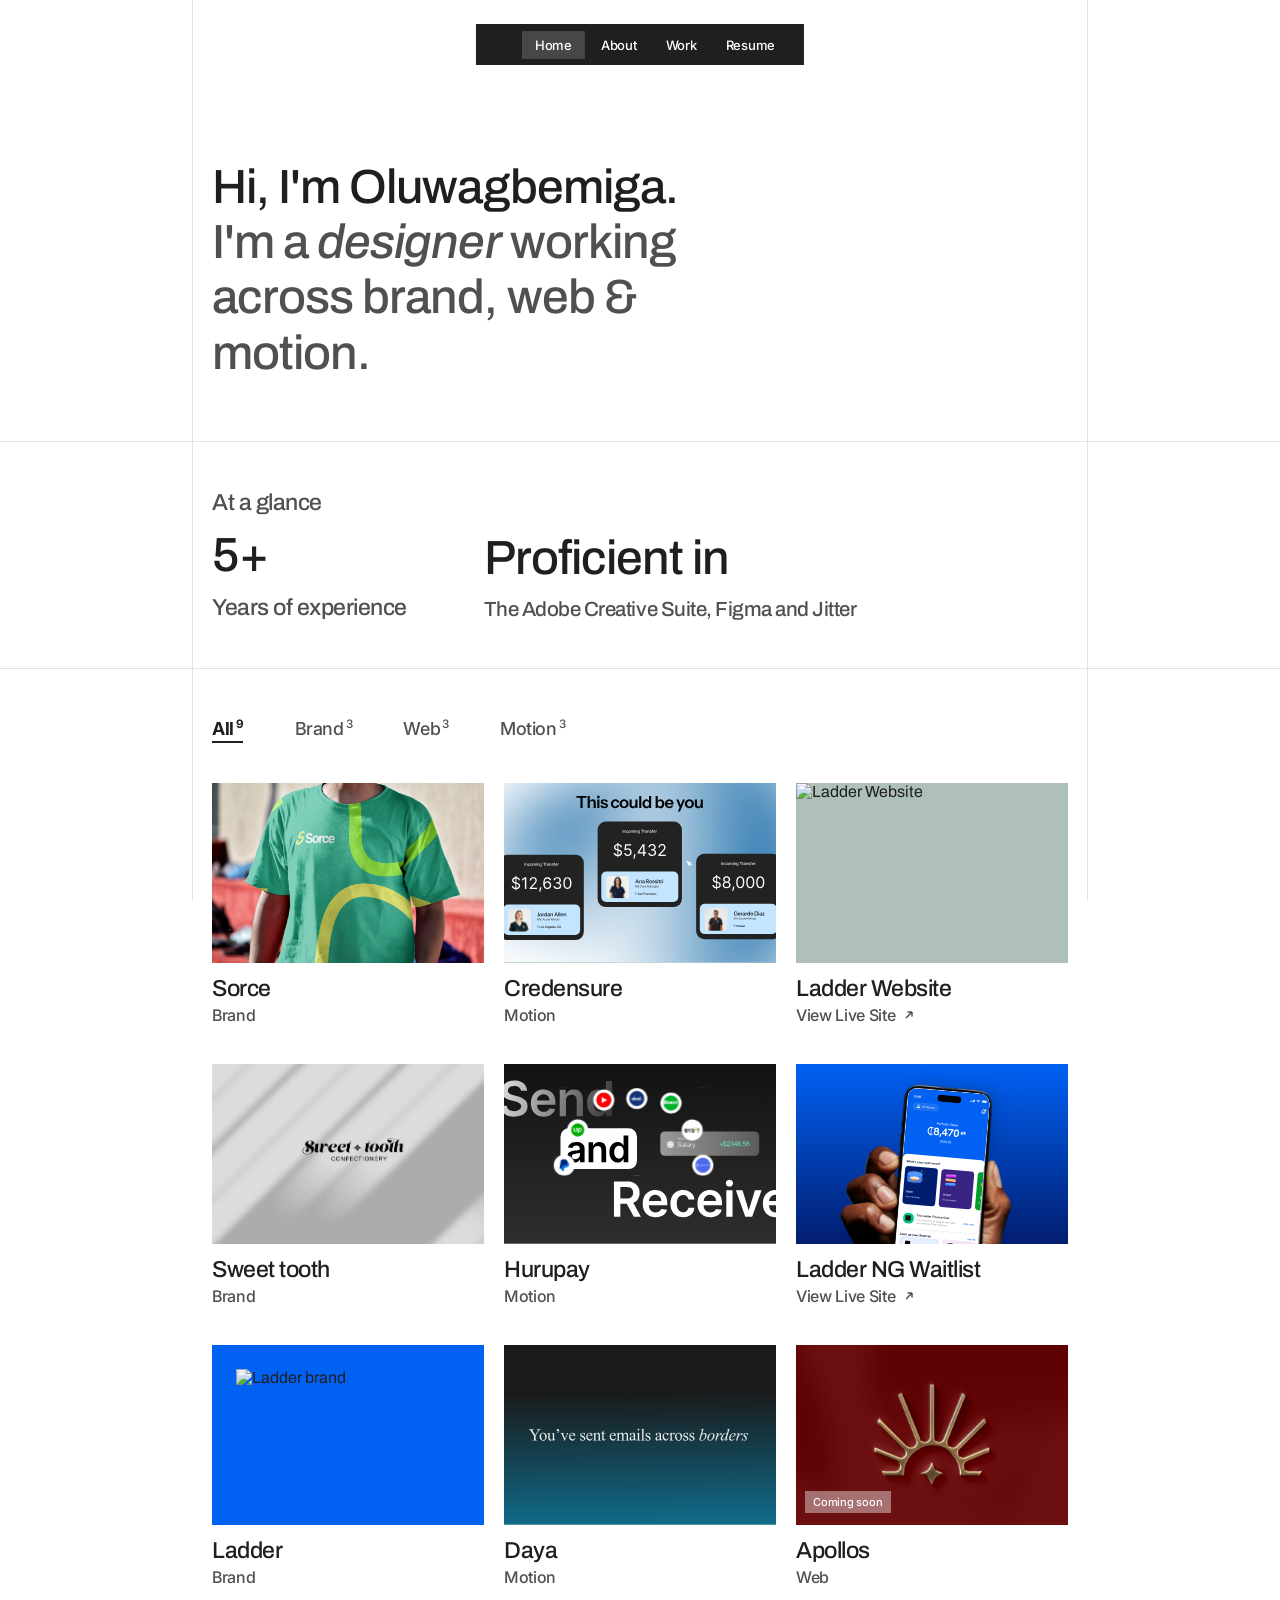
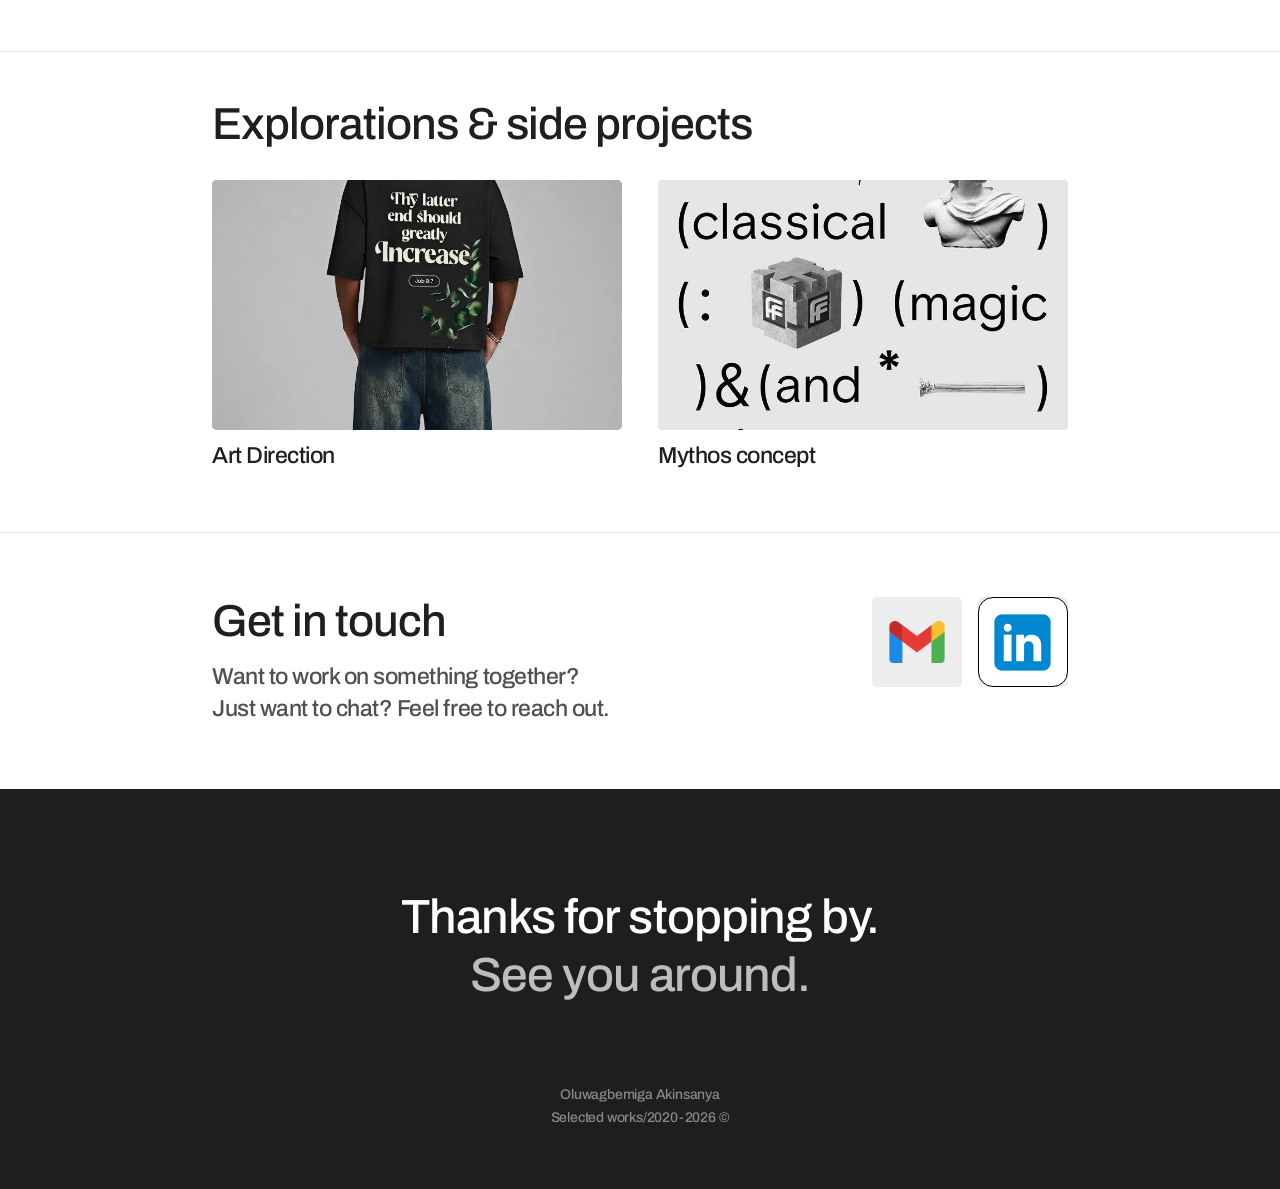
==== commit 8a3b7951: "fix: update motion project card thumbnails to SVG and adjust Lottie player CSS" ====
--- a/index.html
+++ b/index.html
@@ -104,7 +104,7 @@
       <article class="project-card" data-category="motion">
         <a href="credensure.html" aria-label="Credensure — View project">
           <div class="project-thumb">
-            <lottie-player src="lotties/credensure.json" background="transparent" speed="1" loop autoplay></lottie-player>
+            <img src="images/credensure/shot-1.svg" alt="Credensure" loading="lazy">
           </div>
         </a>
         <div class="project-info">
@@ -146,7 +146,7 @@
       <article class="project-card" data-category="motion">
         <a href="hurupay.html" aria-label="Hurupay — View project">
           <div class="project-thumb">
-            <lottie-player src="lotties/hurupay.json" background="transparent" speed="1" loop autoplay></lottie-player>
+            <img src="images/hurupay/shot-1.svg" alt="Hurupay" loading="lazy">
           </div>
         </a>
         <div class="project-info">
@@ -186,7 +186,7 @@
       <article class="project-card" data-category="motion">
         <a href="daya.html" aria-label="Daya — View project">
           <div class="project-thumb">
-            <lottie-player src="lotties/daya.json" background="transparent" speed="1" loop autoplay></lottie-player>
+            <img src="images/daya/shot-1.svg" alt="Daya" loading="lazy">
           </div>
         </a>
         <div class="project-info">
--- a/styles.css
+++ b/styles.css
@@ -728,10 +728,12 @@
 }
 
 .project-thumb lottie-player {
+  position: absolute;
+  top: 0;
+  left: 0;
   width: 100%;
   height: 100%;
-  object-fit: cover;
-  display: block;
+  pointer-events: none;
 }
 
 /* ═══════════════════════════════════════════════
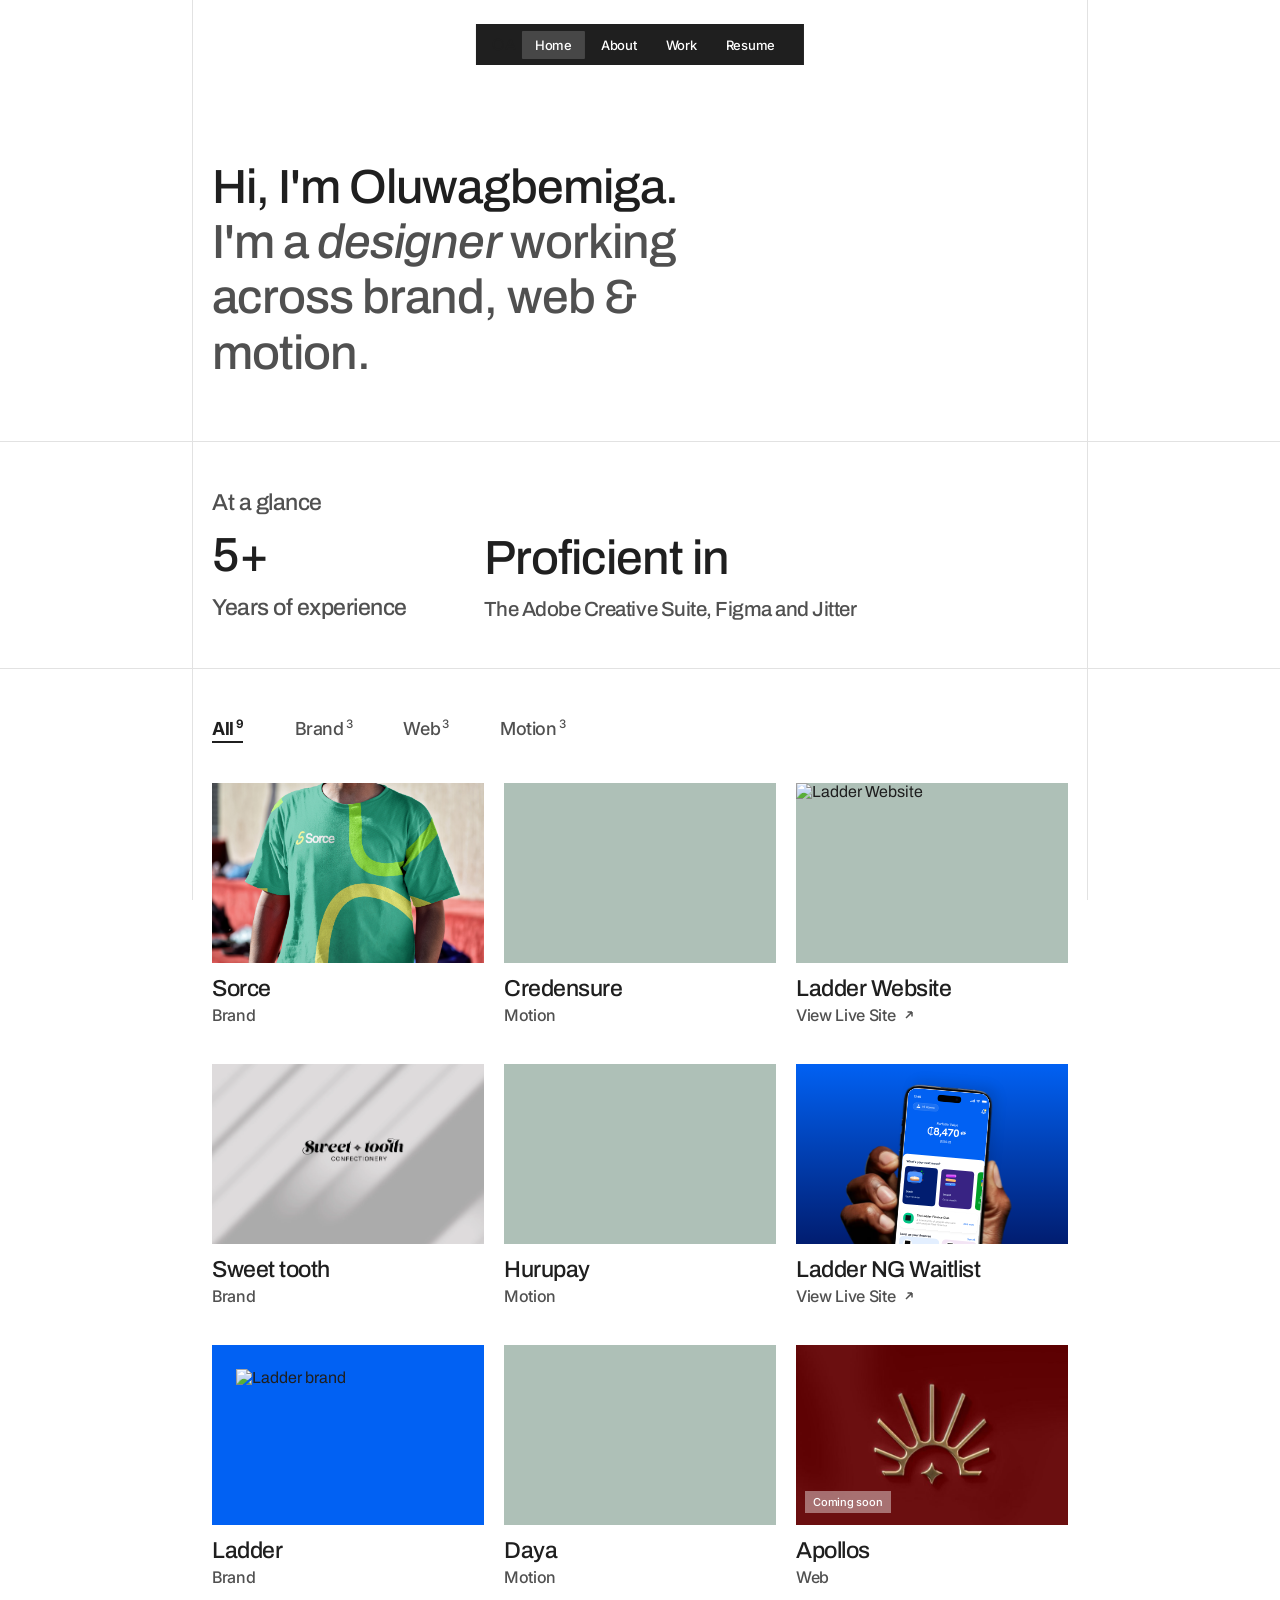
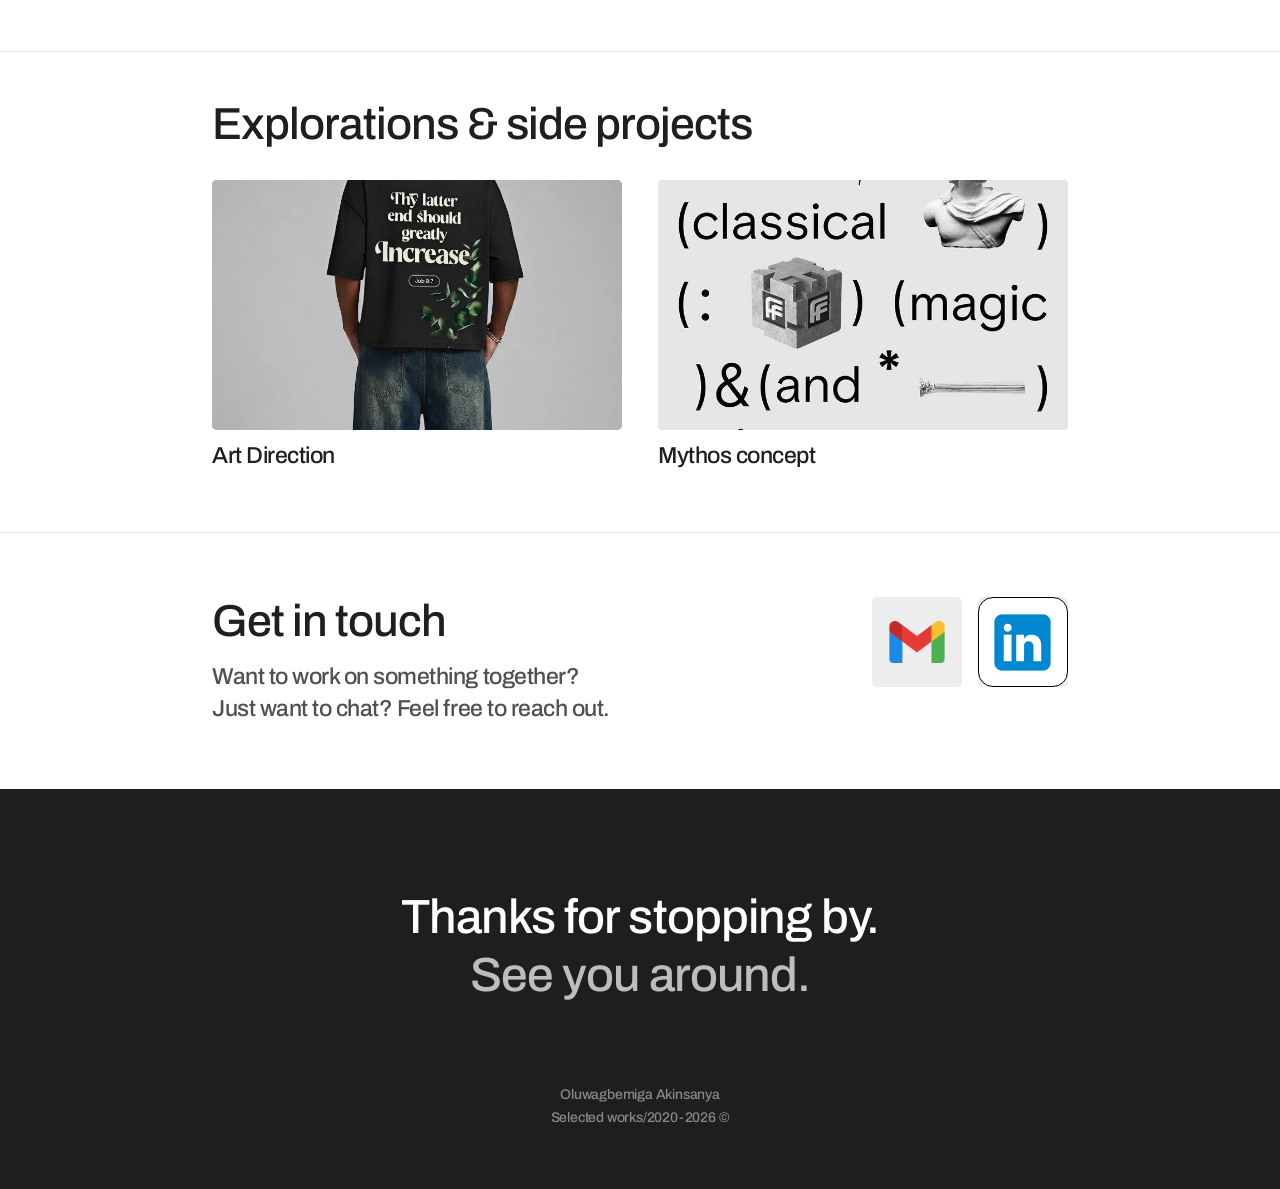
==== commit 52cfee06: "fix: add poster attributes to lottie-player card components for instant display while JSON loads" ====
--- a/index.html
+++ b/index.html
@@ -104,7 +104,7 @@
       <article class="project-card" data-category="motion">
         <a href="credensure.html" aria-label="Credensure — View project">
           <div class="project-thumb">
-            <img src="images/credensure/shot-1.svg" alt="Credensure" loading="lazy">
+            <lottie-player src="lotties/credensure.json" poster="images/credensure/shot-1.svg" background="transparent" speed="1" loop autoplay></lottie-player>
           </div>
         </a>
         <div class="project-info">
@@ -146,7 +146,7 @@
       <article class="project-card" data-category="motion">
         <a href="hurupay.html" aria-label="Hurupay — View project">
           <div class="project-thumb">
-            <img src="images/hurupay/shot-1.svg" alt="Hurupay" loading="lazy">
+            <lottie-player src="lotties/hurupay.json" poster="images/hurupay/shot-1.svg" background="transparent" speed="1" loop autoplay></lottie-player>
           </div>
         </a>
         <div class="project-info">
@@ -186,7 +186,7 @@
       <article class="project-card" data-category="motion">
         <a href="daya.html" aria-label="Daya — View project">
           <div class="project-thumb">
-            <img src="images/daya/shot-1.svg" alt="Daya" loading="lazy">
+            <lottie-player src="lotties/daya.json" poster="images/daya/shot-1.svg" background="transparent" speed="1" loop autoplay></lottie-player>
           </div>
         </a>
         <div class="project-info">
--- a/styles.css
+++ b/styles.css
@@ -733,7 +733,7 @@
   left: 0;
   width: 100%;
   height: 100%;
-  pointer-events: none;
+  object-fit: cover;
 }
 
 /* ═══════════════════════════════════════════════
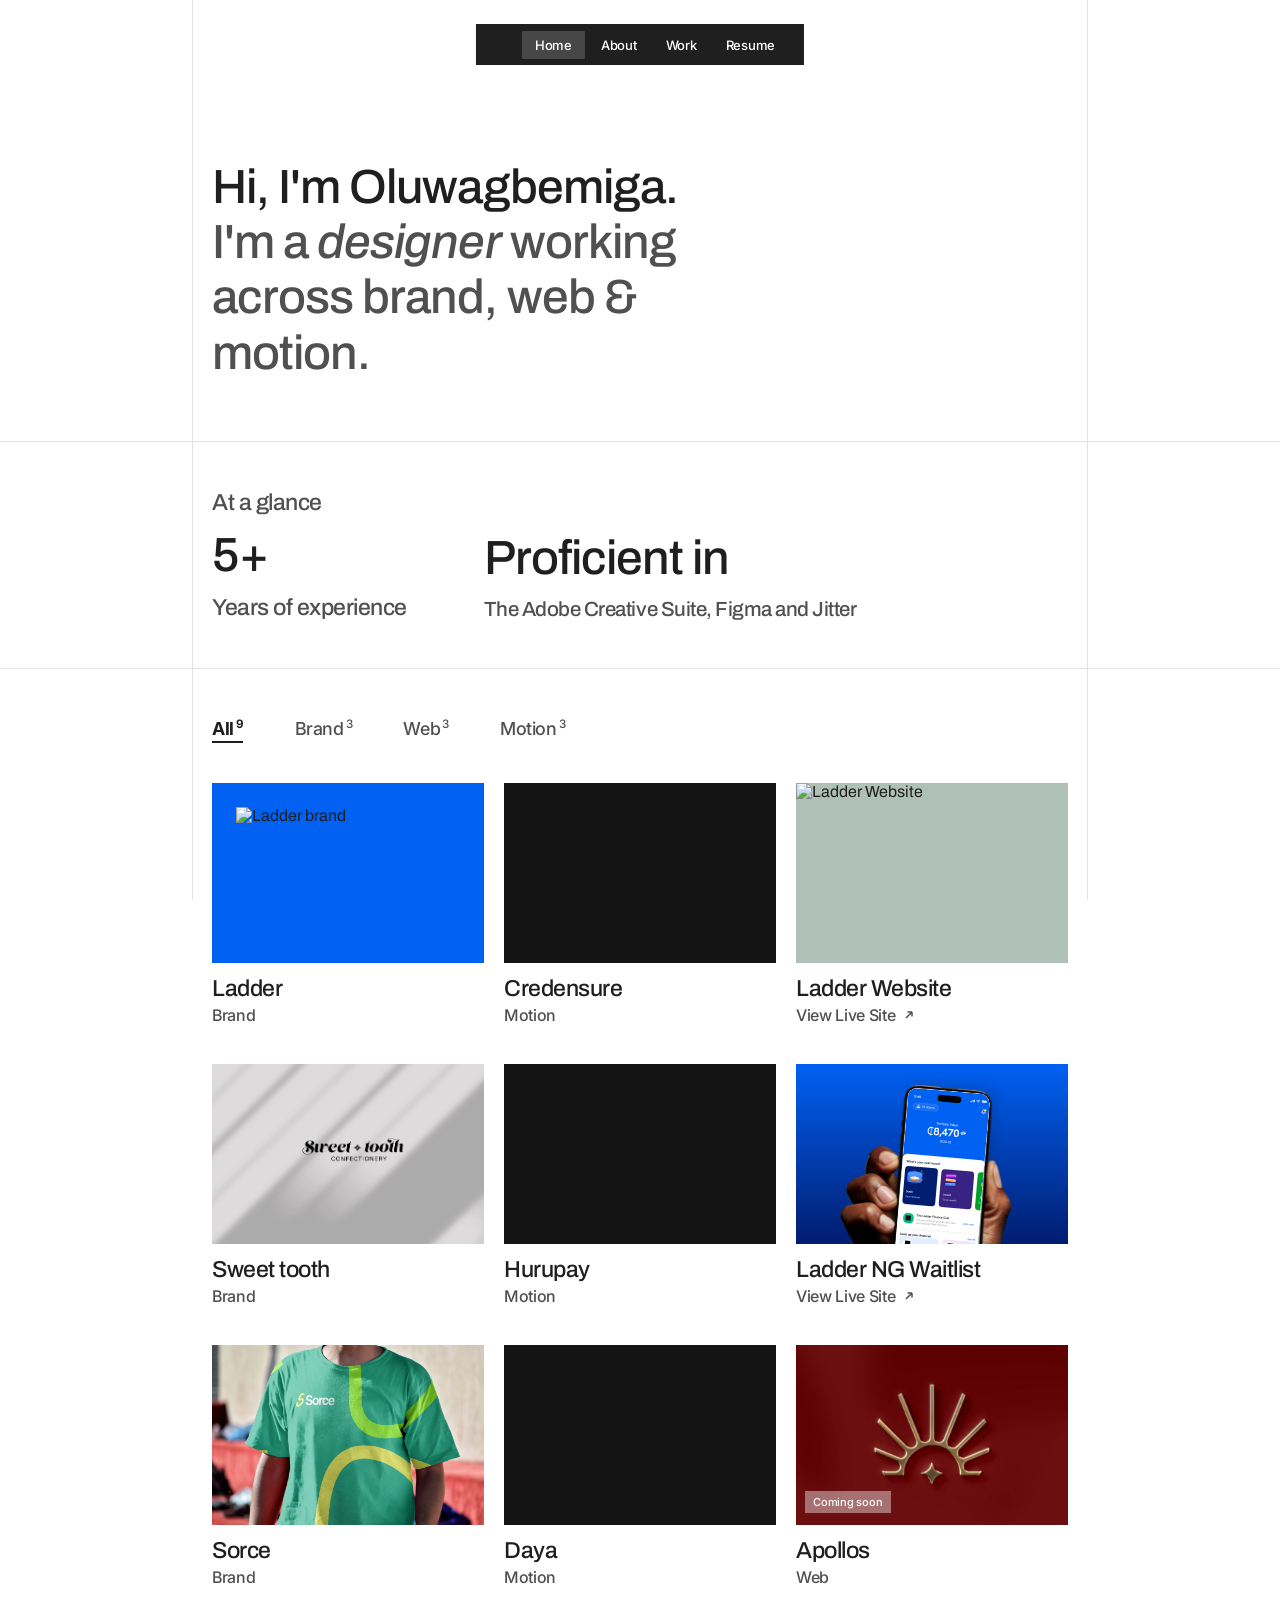
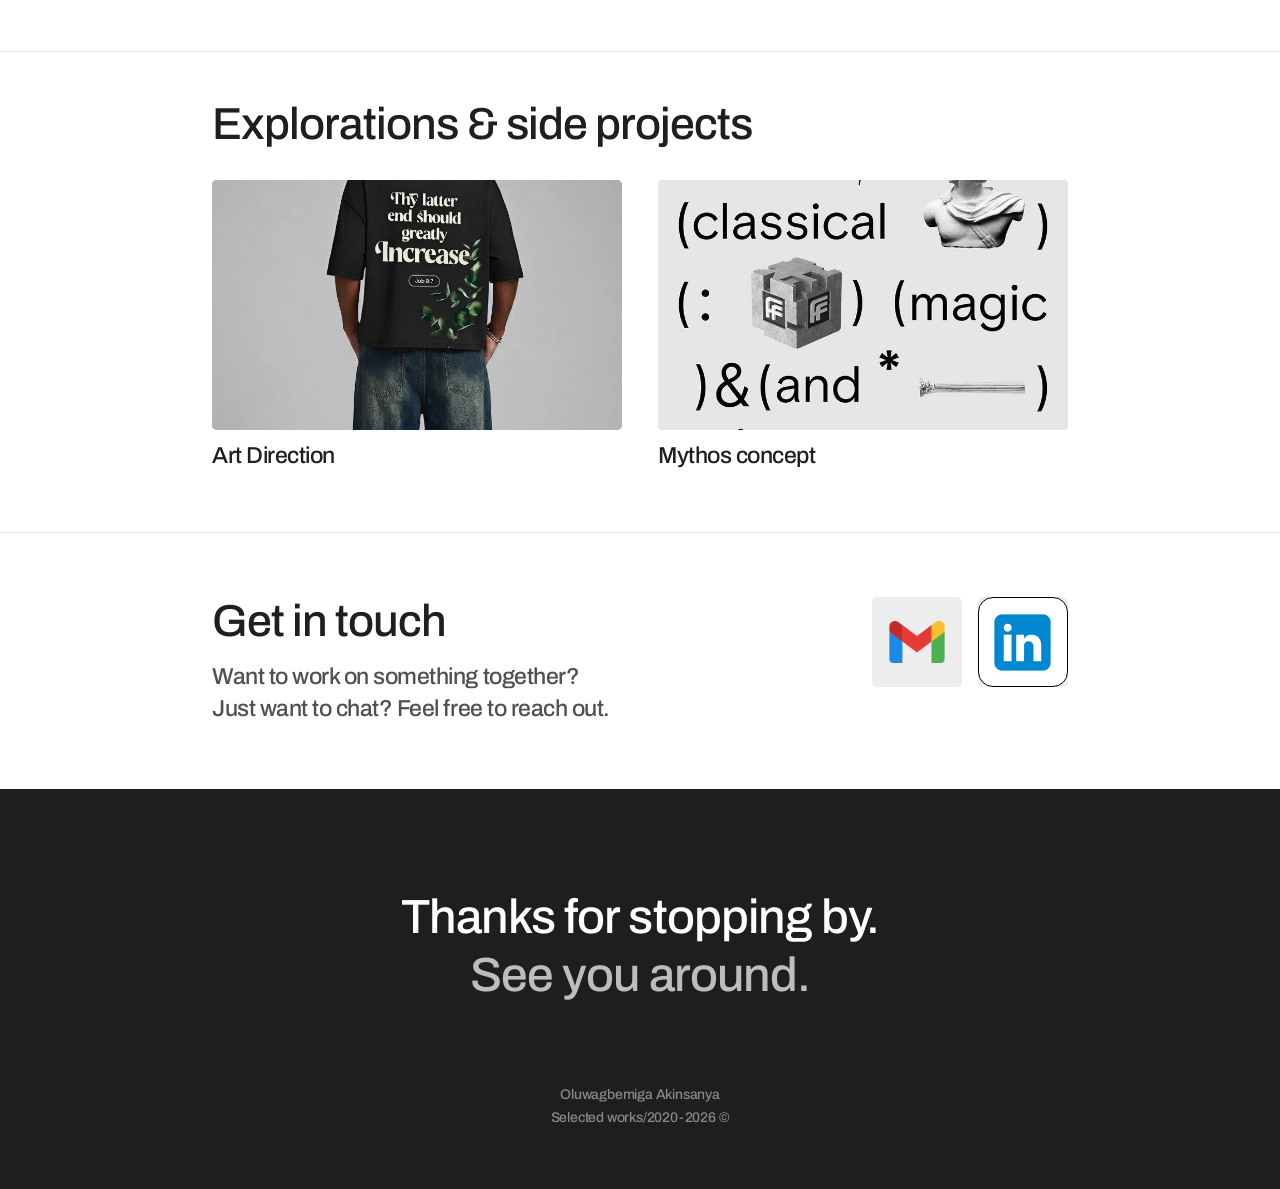
==== commit 75955e6f: "fix: swap ladder/sorce order and fix ladder thumbnail on home page" ====
--- a/index.html
+++ b/index.html
@@ -87,15 +87,15 @@
     <!-- Project grid -->
     <div class="project-grid" id="project-grid">
 
-      <!-- Sorce -->
+      <!-- Ladder Brand -->
       <article class="project-card" data-category="brand">
-        <a href="sorce.html" aria-label="Sorce — View project">
-          <div class="project-thumb">
-            <img src="images/site/sorce-thumb.png" alt="Sorce brand project" loading="lazy">
-          </div>
-        </a>
-        <div class="project-info">
-          <a href="sorce.html" class="project-name">Sorce</a>
+        <a href="ladder.html" aria-label="Ladder — View project">
+          <div class="project-thumb thumb-ladder-brand">
+            <img src="images/site/ladder-brand-thumb.svg" alt="Ladder brand" loading="lazy" style="object-fit:contain;padding:24px">
+          </div>
+        </a>
+        <div class="project-info">
+          <a href="ladder.html" class="project-name">Ladder</a>
           <span class="project-type">Brand</span>
         </div>
       </article>
@@ -104,7 +104,7 @@
       <article class="project-card" data-category="motion">
         <a href="credensure.html" aria-label="Credensure — View project">
           <div class="project-thumb">
-            <lottie-player src="lotties/credensure.json" poster="images/credensure/shot-1.svg" background="transparent" speed="1" loop autoplay></lottie-player>
+            <lottie-player src="lotties/credensure.json" poster="images/credensure/shot-1.svg" background="transparent" speed="1" loop autoplay preserveAspectRatio="xMidYMid slice"></lottie-player>
           </div>
         </a>
         <div class="project-info">
@@ -146,7 +146,7 @@
       <article class="project-card" data-category="motion">
         <a href="hurupay.html" aria-label="Hurupay — View project">
           <div class="project-thumb">
-            <lottie-player src="lotties/hurupay.json" poster="images/hurupay/shot-1.svg" background="transparent" speed="1" loop autoplay></lottie-player>
+            <lottie-player src="lotties/hurupay.json" poster="images/hurupay/shot-1.svg" background="transparent" speed="1" loop autoplay preserveAspectRatio="xMidYMid slice"></lottie-player>
           </div>
         </a>
         <div class="project-info">
@@ -169,15 +169,15 @@
         </div>
       </article>
 
-      <!-- Ladder Brand -->
+      <!-- Sorce -->
       <article class="project-card" data-category="brand">
-        <a href="ladder.html" aria-label="Ladder — View project">
-          <div class="project-thumb thumb-ladder-brand">
-            <img src="images/ladder/logo.png" alt="Ladder brand" loading="lazy" style="object-fit:contain;padding:24px">
-          </div>
-        </a>
-        <div class="project-info">
-          <a href="ladder.html" class="project-name">Ladder</a>
+        <a href="sorce.html" aria-label="Sorce — View project">
+          <div class="project-thumb">
+            <img src="images/site/sorce-thumb.png" alt="Sorce brand project" loading="lazy">
+          </div>
+        </a>
+        <div class="project-info">
+          <a href="sorce.html" class="project-name">Sorce</a>
           <span class="project-type">Brand</span>
         </div>
       </article>
@@ -186,7 +186,7 @@
       <article class="project-card" data-category="motion">
         <a href="daya.html" aria-label="Daya — View project">
           <div class="project-thumb">
-            <lottie-player src="lotties/daya.json" poster="images/daya/shot-1.svg" background="transparent" speed="1" loop autoplay></lottie-player>
+            <lottie-player src="lotties/daya.json" poster="images/daya/shot-1.svg" background="transparent" speed="1" loop autoplay preserveAspectRatio="xMidYMid slice"></lottie-player>
           </div>
         </a>
         <div class="project-info">
--- a/styles.css
+++ b/styles.css
@@ -277,6 +277,9 @@
   overflow: hidden;
   position: relative;
 }
+.project-card[data-category="motion"] .project-thumb {
+  background: #141414;
+}
 .project-thumb img {
   position: absolute;
   inset: 0;
@@ -287,6 +290,16 @@
   transition: transform .3s ease;
 }
 .project-card:hover .project-thumb img { transform: scale(1.04); }
+
+.project-thumb lottie-player {
+  position: absolute;
+  top: 50%;
+  left: 50%;
+  width: 100%;
+  height: 100%;
+  transform: translate(-50%, -50%) scale(1.18);
+  pointer-events: none;
+}
 
 .project-info { display: flex; flex-direction: column; gap: 4px; }
 .project-name {
@@ -514,9 +527,15 @@
 }
 .about-portrait {
   width: 228px;
-  height: auto;
-  transform: rotate(8.8deg);
-  box-shadow: -10px 14px 44px rgba(0,0,0,0.1);
+  height: 290px;
+  object-fit: cover;
+  object-position: top center;
+  transform: rotate(6.5deg);
+  background: #ffffff;
+  padding: 12px 12px 28px 12px;
+  border: 1px solid rgba(0, 0, 0, 0.06);
+  box-shadow: 0 16px 44px rgba(0, 0, 0, 0.12);
+  border-radius: 4px;
 }
 
 /* Section 2: Scattered images */
@@ -647,13 +666,19 @@
 }
 .project-breadcrumb {
   font-family: var(--font-ui);
-  font-weight: 500;
-  font-size: 20px;
-  color: var(--black);
-  letter-spacing: -.4px;
-}
-.breadcrumb-gray {
-  color: var(--gray);
+  font-size: 14px;
+  color: var(--black);
+  margin-bottom: 24px;
+}
+.breadcrumb-gray,
+.breadcrumb-link {
+  color: rgba(0, 0, 0, 0.4);
+  text-decoration: none;
+  transition: color 0.2s ease;
+}
+a.breadcrumb-link:hover {
+  color: var(--black);
+  text-decoration: underline;
 }
 
 .project-showcase {
@@ -711,9 +736,10 @@
 }
 
 /* ═══════════════════════════════════════════════
-   LOTTIE PREVIEW PLAYERS
-   ═══════════════════════════════════════════════ */
-.lottie-preview-hero {
+   LOTTIE & VIDEO PREVIEW PLAYERS
+   ═══════════════════════════════════════════════ */
+.lottie-preview-hero,
+.video-preview-hero {
   max-width: calc(896px + 2 * var(--col-pad));
   margin: 0 auto 31px;
   padding: 0 calc(var(--col-pad) + 20px);
@@ -727,14 +753,18 @@
   overflow: hidden;
 }
 
-.project-thumb lottie-player {
-  position: absolute;
-  top: 0;
-  left: 0;
-  width: 100%;
-  height: 100%;
-  object-fit: cover;
-}
+.project-video-player {
+  width: 100%;
+  height: auto;
+  display: block;
+  border-radius: 6px;
+  overflow: hidden;
+  background: #0d0d0d;
+  box-shadow: 0 12px 32px rgba(0, 0, 0, 0.12);
+  outline: none;
+}
+
+
 
 /* ═══════════════════════════════════════════════
    RESPONSIVE — TABLET (≤ 1024px)
